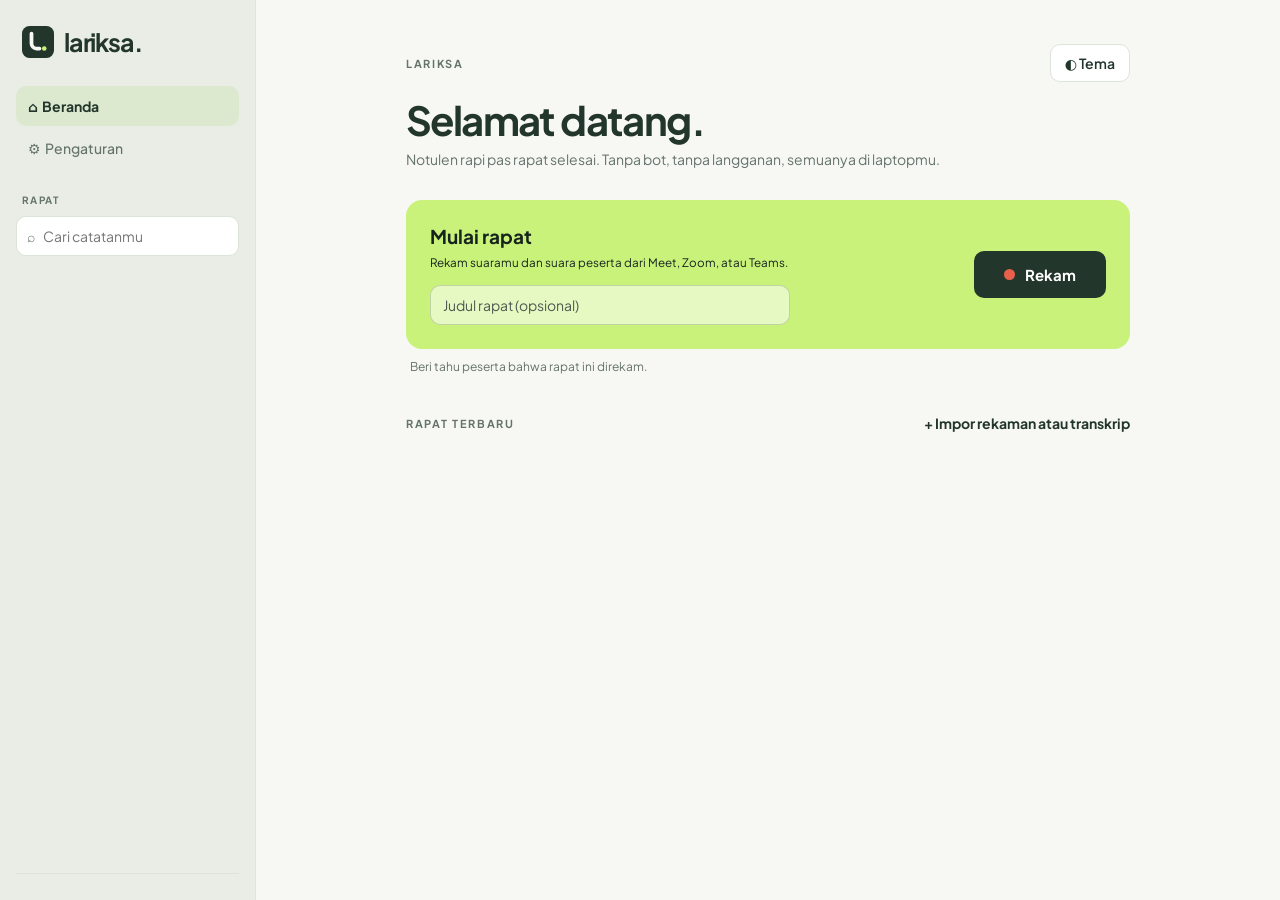
==== ui/index.html @ dc7bebf2 "Rewrite Lariksa in Rust (Tauri) with whisper.cpp Same features, screens and data/ folder; the app go" ====
<!doctype html>
<html lang="id">
<head>
<meta charset="utf-8">
<meta name="viewport" content="width=device-width,initial-scale=1">
<title>Lariksa</title>
<link rel="stylesheet" href="styles.css">
</head>
<body>
<div class="app">
  <aside class="sidebar">
    <div class="brand">
      <svg class="mark" viewBox="0 0 64 64" aria-hidden="true"><rect width="64" height="64" rx="15" fill="#23362C"/><g transform="translate(0.0 0)"><path d="M15.250 15.000 V35.000 A13.750 13.750 0 0 0 29.000 48.750 H35.000 A3.750 3.750 0 0 0 35.000 41.250 H29.000 A6.250 6.250 0 0 1 22.750 35.000 V15.000 A3.750 3.750 0 0 0 15.250 15.000Z" fill="#F7F8F4"/><circle cx="44.5" cy="45.0" r="4.6" fill="#C9F27A"/></g></svg>
      <span>lariksa.</span>
    </div>
    <nav>
      <button class="nav active" data-view="home">⌂&nbsp;&nbsp;Beranda</button>
      <button class="nav" data-view="settings">⚙&nbsp;&nbsp;Pengaturan</button>
    </nav>
    <div class="section">RAPAT</div>
    <label class="search">
      <span aria-hidden="true">⌕</span>
      <input id="search" type="search" placeholder="Cari catatanmu" autocomplete="off">
    </label>
    <ul id="meeting-list" class="meeting-list" aria-label="Daftar rapat"></ul>
    <div class="engine" id="engine-label"></div>
  </aside>

  <main class="content">
    <!-- HOME -->
    <section id="view-home" class="view">
      <div class="toolbar">
        <div class="eyebrow" id="greeting-eyebrow">LARIKSA</div>
        <button class="ghost" id="theme" aria-label="Ganti tema">◐ Tema</button>
      </div>
      <h1 id="greeting">Selamat datang.</h1>
      <p class="lede">Notulen rapi pas rapat selesai. Tanpa bot, tanpa langganan, semuanya di laptopmu.</p>

      <div id="setup-card" class="setup hidden">
        <strong>Siapkan Lariksa sekali saja</strong>
        <p>Model AI diunduh ke folder Lariksa dan berjalan offline setelahnya.</p>
        <ul id="setup-list"></ul>
        <button id="setup-go">Unduh semua</button>
      </div>

      <div class="record-card" id="record-card">
        <div class="record-copy">
          <strong id="record-title">Mulai rapat</strong>
          <small id="record-sub">Rekam suaramu dan suara peserta dari Meet, Zoom, atau Teams.</small>
          <small class="kbd-hint hidden" id="kbd-hint"></small>
          <input id="meeting-title" class="title-input" placeholder="Judul rapat (opsional)" maxlength="120">
        </div>
        <div class="record-actions">
          <div class="meters hidden" id="meters">
            <div class="meter"><span>Saya</span><i><b id="lvl-mic"></b></i></div>
            <div class="meter"><span>Peserta</span><i><b id="lvl-system"></b></i></div>
          </div>
          <button id="record" class="record-btn"><span class="dot"></span><span id="record-label">Rekam</span></button>
        </div>
      </div>
      <p class="consent" id="consent">Beri tahu peserta bahwa rapat ini direkam.</p>

      <div class="row-between">
        <div class="eyebrow">RAPAT TERBARU</div>
        <button class="link" id="import">+ Impor rekaman atau transkrip</button>
      </div>
      <div class="cards" id="cards"></div>
    </section>

    <!-- MEETING -->
    <section id="view-meeting" class="view view-wide hidden">
      <div class="toolbar">
        <button class="link" id="back">← Kembali</button>
        <div class="actions">
          <button class="ghost" id="copy-wa">Salin untuk WhatsApp</button>
          <button class="ghost" id="export-docx">DOCX</button>
          <button class="ghost" id="export-md">Markdown</button>
          <button class="ghost" id="regen" title="Tulis ulang notulen dari transkrip">↻ Notulen</button>
          <button class="ghost danger" id="delete">Hapus</button>
        </div>
      </div>
      <input id="m-title" class="h1-input" aria-label="Judul rapat">
      <div class="meta" id="m-meta"></div>
      <div id="m-progress" class="progress hidden"><div class="bar"><b></b></div><span></span></div>
      <div id="m-error" class="error hidden"></div>

      <div class="tabs-row">
        <div class="tabs" role="tablist">
          <button class="tab active" data-tab="notulen" role="tab">Notulen</button>
          <button class="tab" data-tab="transcript" role="tab">Transkrip</button>
        </div>
        <label class="find"><span aria-hidden="true">⌕</span><input id="m-find" type="search" placeholder="Cari di rapat ini" autocomplete="off"></label>
      </div>

      <div class="meeting-grid">
        <div class="meeting-main">
          <div id="tab-notulen" class="tab-body"></div>
          <div id="tab-transcript" class="tab-body hidden"></div>
        </div>
        <aside class="meeting-side" id="m-side">
          <div class="player hidden" id="player">
            <button class="play" id="play" aria-label="Putar">▶</button>
            <div class="track">
              <div class="scrub" id="scrub"><b id="scrub-fill"></b><div id="scrub-marks"></div></div>
              <div class="times"><span id="t-now">00:00</span><span id="t-total">00:00</span></div>
            </div>
            <audio id="audio" preload="metadata"></audio>
          </div>
          <div class="side-card" id="side-chapters"></div>
          <div class="side-card" id="side-speakers"></div>
        </aside>
      </div>
    </section>

    <!-- SETTINGS -->
    <section id="view-settings" class="view hidden">
      <div class="eyebrow">PENGATURAN</div>
      <h1>Pengaturan</h1>
      <div class="card form">
        <label>Bahasa yang diucapkan di rapat
          <select id="s-language">
            <option value="id">Bahasa Indonesia (campur Inggris)</option>
            <option value="en">English</option>
            <option value="">Deteksi otomatis</option>
          </select>
          <small>Membantu transkripsi. Kalimat bahasa Inggris tetap ditulis dalam bahasa Inggris.</small>
        </label>
        <label>Bahasa notulen
          <select id="s-notulen-language">
            <option value="auto">Ikuti bahasa rapat</option>
            <option value="id">Selalu Bahasa Indonesia</option>
            <option value="en">Always English</option>
          </select>
          <small>"Ikuti bahasa rapat": rapat berbahasa Inggris menghasilkan notulen berbahasa Inggris.</small>
        </label>
        <label>Model transkripsi
          <select id="s-whisper">
            <option value="auto">Otomatis (paling akurat)</option>
            <option value="whisper-turbo">Whisper large-v3-turbo</option>
            <option value="whisper-small">Whisper small (lebih ringan)</option>
          </select>
        </label>
        <label>Glosarium: nama orang, produk, istilah
          <textarea id="s-glossary" rows="4" placeholder="Sari, Budi, OKR, sprint review, Solve Education"></textarea>
          <small>Dipakai untuk membantu AI mengeja nama dan istilah dengan benar.</small>
        </label>
        <label>Pintasan rekam / selesai (berfungsi di aplikasi mana pun)
          <input id="s-hotkey" placeholder="Ctrl+Shift+R" maxlength="40" autocomplete="off">
          <small id="s-hotkey-note">Tekan saat Zoom atau Meet terbuka untuk mulai atau selesai merekam. Kosongkan untuk mematikan.</small>
        </label>
        <label class="check"><input type="checkbox" id="s-pill"> Tampilkan indikator mengambang saat merekam dan memproses</label>
        <button id="s-save">Simpan</button>
        <span class="saved hidden" id="s-saved">Semua perubahan tersimpan</span>
      </div>
      <div class="eyebrow mt">MODEL & MESIN</div>
      <div class="card" id="assets"></div>
      <p class="fine">Semua audio, transkrip, dan notulen disimpan di folder <code>data</code> di samping aplikasi.</p>
    </section>
  </main>
</div>
<div id="toast" class="toast hidden" role="status"></div>
<script src="app.js"></script>
</body>
</html>
---- ui/styles.css ----
@font-face{font-family:"Plus Jakarta Sans";src:url(fonts/PlusJakartaSans.woff2) format("woff2");font-weight:200 800;font-display:swap}
@font-face{font-family:"DM Mono";src:url(fonts/DMMono-400.woff2) format("woff2");font-weight:400;font-display:swap}

/* Lariksa brand tokens (Brand Kit v1.0, 04_Design_Tokens/theme.css) */
:root{--brand-primary:#23362C;--brand-accent:#C9F27A;--surface-page:#F7F8F4;--surface-card:#FFFFFF;--surface-muted:#E9EDE5;--surface-active:#DDE9CF;--text-primary:#23362C;--text-secondary:#65736B;--border-default:#DDE4DA;--focus-ring:#467A57;--success:#278264;--warning:#B7792B;--error:#C45454;--font-ui:"Plus Jakarta Sans",system-ui,sans-serif;--font-mono:"DM Mono",ui-monospace,monospace;--radius-sm:6px;--radius-md:10px;--radius-lg:16px;--radius-xl:24px;--duration-fast:140ms;--duration-normal:220ms}
[data-theme="dark"]{--surface-page:#17241E;--surface-card:#23362C;--surface-muted:#1D2D25;--surface-active:#2F4537;--text-primary:#F2F5EF;--text-secondary:#CBD5C9;--border-default:#415347;--focus-ring:#C9F27A}
@media(prefers-reduced-motion:reduce){*,*::before,*::after{transition-duration:.01ms!important;animation-duration:.01ms!important}}

*{box-sizing:border-box}
html,body{height:100%}
body{margin:0;background:var(--surface-page);color:var(--text-primary);font-family:var(--font-ui);font-size:14px;-webkit-font-smoothing:antialiased}
button,input,select,textarea{font:inherit;color:inherit}
button{cursor:pointer;border:0;border-radius:var(--radius-md);padding:11px 17px;font-weight:700;background:var(--brand-primary);color:#fff;transition:transform var(--duration-fast) ease-out,background var(--duration-fast) ease-out,opacity var(--duration-fast)}
button:active{transform:translateY(1px)}
button:disabled{opacity:.5;cursor:default}
:focus-visible{outline:3px solid var(--focus-ring);outline-offset:2px}
[data-theme="dark"] button:not(.ghost):not(.link):not(.nav):not(.tab):not(.record-btn){background:var(--brand-accent);color:#17241E}
.hidden{display:none!important}
code{font-family:var(--font-mono);font-size:12px;background:var(--surface-muted);padding:2px 6px;border-radius:var(--radius-sm)}

.app{display:flex;height:100vh}
.sidebar{width:256px;flex:none;background:var(--surface-muted);padding:26px 16px 16px;border-right:1px solid var(--border-default);display:flex;flex-direction:column;min-height:0}
.brand{display:flex;align-items:center;gap:10px;font-size:25px;font-weight:700;letter-spacing:-1.2px;margin:0 6px 26px}
.mark{width:32px;height:32px}
.nav{display:block;width:100%;text-align:left;background:transparent;color:var(--text-secondary);font-weight:500;padding:11px 12px;margin:2px 0}
.nav:hover{background:var(--surface-active)}
.nav.active{background:var(--surface-active);color:var(--text-primary);font-weight:700}
.section{font-size:10px;letter-spacing:.13em;margin:24px 6px 10px;color:var(--text-secondary);font-weight:700}
.search{display:flex;align-items:center;gap:8px;background:var(--surface-card);border:1px solid var(--border-default);border-radius:var(--radius-md);padding:0 10px;margin-bottom:8px;color:var(--text-secondary)}
.search input{border:0;outline:0;background:transparent;padding:10px 0;width:100%;color:var(--text-primary)}
.meeting-list{list-style:none;margin:0;padding:0;overflow:auto;flex:1;min-height:0}
.meeting-list li{padding:9px 12px;border-radius:var(--radius-md);cursor:pointer;margin:1px 0}
.meeting-list li:hover,.meeting-list li.active{background:var(--surface-active)}
.meeting-list .t{display:block;font-weight:600;white-space:nowrap;overflow:hidden;text-overflow:ellipsis}
.meeting-list small{color:var(--text-secondary);font-size:11.5px}
.engine{font-size:11px;color:var(--text-secondary);padding:10px 6px 0;border-top:1px solid var(--border-default);margin-top:8px}

.content{flex:1;overflow:auto}
.view{width:min(800px,100%);margin:0 auto;padding:44px 38px 80px}
.toolbar,.row-between{display:flex;justify-content:space-between;align-items:center;gap:12px}
.actions{display:flex;gap:8px;flex-wrap:wrap}
.eyebrow{font-size:11px;letter-spacing:.15em;color:var(--text-secondary);font-weight:700}
.mt{margin-top:32px;margin-bottom:12px}
h1{font-size:40px;letter-spacing:-1.6px;margin:16px 0 6px;line-height:1.1}
.lede{color:var(--text-secondary);line-height:1.7;margin:0 0 28px;max-width:560px}
.ghost{background:var(--surface-card);color:var(--text-primary);border:1px solid var(--border-default);padding:9px 14px;font-weight:600}
.ghost:hover{background:var(--surface-muted)}
.ghost.danger{color:var(--error)}
.link{background:none;color:var(--text-primary);padding:6px 0;font-weight:700}
.link:hover{text-decoration:underline}

.record-card{background:var(--brand-accent);color:#17241E;border-radius:var(--radius-lg);padding:24px;display:flex;justify-content:space-between;align-items:center;gap:20px;transition:background var(--duration-normal) ease-out}
.record-card strong{font-size:19px}
.record-card small{display:block;margin-top:6px;line-height:1.5}
.record-copy{flex:1;min-width:0}
.title-input{margin-top:14px;width:100%;max-width:360px;border:1px solid rgba(23,36,30,.18);background:rgba(255,255,255,.55);border-radius:var(--radius-md);padding:10px 12px;color:#17241E}
.title-input::placeholder{color:#4b5a51}
.record-actions{display:flex;align-items:center;gap:18px}
.record-btn{background:#23362C;color:#fff;display:flex;align-items:center;gap:10px;padding:14px 22px;font-size:15px;min-width:132px;justify-content:center}
.record-btn .dot{width:11px;height:11px;border-radius:50%;background:#E8604C}
.record-card.live{background:#23362C;color:#F2F5EF}
.record-card.live .title-input{display:none}
.record-card.live .record-btn{background:var(--brand-accent);color:#17241E}
.record-card.live .record-btn .dot{border-radius:2px;background:#17241E}
.record-card.live small{color:#CBD5C9}
.meters{display:grid;gap:8px;width:150px}
.meter{display:grid;grid-template-columns:52px 1fr;align-items:center;gap:8px;font-size:11px;font-weight:600}
.meter i{display:block;height:6px;background:rgba(242,245,239,.15);border-radius:3px;overflow:hidden}
.meter b{display:block;height:100%;width:0;background:var(--brand-accent);transition:width 120ms linear}
.consent{font-size:12px;color:var(--text-secondary);margin:10px 4px 34px}
.consent.warn{color:var(--warning);font-weight:700}

.setup{background:var(--surface-card);border:1px solid var(--border-default);border-radius:var(--radius-lg);padding:22px 24px;margin-bottom:22px}
.setup strong{font-size:17px}
.setup p{color:var(--text-secondary);margin:6px 0 12px}
.setup ul{list-style:none;padding:0;margin:0 0 16px}
.setup li{display:flex;justify-content:space-between;gap:12px;padding:8px 0;border-top:1px solid var(--border-default);font-size:13px}
.setup li span:last-child{color:var(--text-secondary);font-family:var(--font-mono);font-size:12px}

.cards{display:grid;grid-template-columns:repeat(2,minmax(0,1fr));gap:16px;margin-top:14px}
.card{padding:22px 24px;background:var(--surface-card);border-radius:var(--radius-lg);border:1px solid var(--border-default)}
.cards .card{cursor:pointer;min-height:140px;display:flex;flex-direction:column;gap:8px;transition:border-color var(--duration-fast),transform var(--duration-fast) ease-out}
.cards .card:hover{border-color:var(--focus-ring);transform:translateY(-1px)}
.card strong{font-size:16px;line-height:1.35}
.card p{margin:0;color:var(--text-secondary);line-height:1.6;display:-webkit-box;-webkit-line-clamp:3;-webkit-box-orient:vertical;overflow:hidden}
.card small{color:var(--text-secondary);margin-top:auto}
.empty{grid-column:1/-1;text-align:center;color:var(--text-secondary);padding:40px 20px;border:1px dashed var(--border-default);border-radius:var(--radius-lg)}
.badge{display:inline-flex;align-items:center;gap:6px;font-size:11px;font-weight:700;padding:3px 9px;border-radius:999px;background:var(--surface-muted);color:var(--text-secondary);width:fit-content}
.badge.busy{background:#FFF4E0;color:var(--warning)}
.badge.fail{background:#FBE9E9;color:var(--error)}
.badge.ok{background:#E3F4EC;color:var(--success)}
[data-theme="dark"] .badge.busy,[data-theme="dark"] .badge.fail,[data-theme="dark"] .badge.ok{background:var(--surface-muted)}

.h1-input{font-size:34px;font-weight:700;letter-spacing:-1.3px;border:0;background:transparent;width:100%;padding:4px 0;margin-top:18px;border-bottom:1px solid transparent}
.h1-input:hover,.h1-input:focus{border-bottom-color:var(--border-default);outline:0}
.meta{color:var(--text-secondary);font-size:13px;margin:4px 0 18px}
.progress{display:flex;align-items:center;gap:12px;margin:8px 0 18px;font-size:13px;color:var(--text-secondary)}
.progress .bar{flex:1;height:6px;background:var(--surface-muted);border-radius:3px;overflow:hidden}
.progress .bar b{display:block;height:100%;width:0;background:var(--focus-ring);transition:width var(--duration-normal)}
.error{background:#FBE9E9;color:#8A2F2F;padding:14px 16px;border-radius:var(--radius-md);margin:10px 0 18px;line-height:1.5}
.error button{margin-top:10px}
.tabs{display:flex;gap:4px;border-bottom:1px solid var(--border-default);margin-bottom:22px}
.tab{background:none;color:var(--text-secondary);border-radius:0;padding:10px 14px;border-bottom:2px solid transparent;font-weight:600}
.tab.active{color:var(--text-primary);border-bottom-color:var(--text-primary)}
.tab-body h3{font-size:12px;letter-spacing:.12em;color:var(--text-secondary);margin:26px 0 10px;text-transform:uppercase}
.tab-body h3:first-child{margin-top:0}
.summary{font-size:15.5px;line-height:1.75;margin:0}
.tab-body ul{margin:0;padding-left:20px;line-height:1.75}
.actions-table{width:100%;border-collapse:collapse;font-size:14px}
.actions-table th{text-align:left;font-size:11px;letter-spacing:.08em;color:var(--text-secondary);padding:8px 10px;border-bottom:1px solid var(--border-default)}
.actions-table td{padding:10px;border-bottom:1px solid var(--border-default);vertical-align:top}
.actions-table td:first-child{width:60%}
.actions-table .muted{color:var(--text-secondary)}
.editable{border-radius:var(--radius-sm);padding:2px 4px;margin:-2px -4px}
.editable:hover{background:var(--surface-muted)}
.editable:focus{outline:2px solid var(--focus-ring);background:var(--surface-card)}
.hint{font-size:12px;color:var(--text-secondary);margin-top:22px}
.turn{display:grid;grid-template-columns:62px 1fr;gap:12px;padding:10px 0;border-bottom:1px solid var(--border-default)}
.turn time{font-family:var(--font-mono);font-size:12px;color:var(--text-secondary);padding-top:2px}
.turn .who{font-weight:700;font-size:12px;margin-bottom:2px}
.turn.me .who{color:var(--focus-ring)}
.turn p{margin:0;line-height:1.65}

.form{display:grid;gap:18px;max-width:560px}
.form label{display:grid;gap:7px;font-weight:600;font-size:13px}
.form small{font-weight:400;color:var(--text-secondary)}
.form select,.form textarea,.form input{border:1px solid var(--border-default);border-radius:var(--radius-md);padding:10px 12px;background:var(--surface-page);min-height:44px}
.form button{justify-self:start}
.saved{color:var(--success);font-size:13px;font-weight:600}
.asset{display:flex;justify-content:space-between;align-items:center;gap:12px;padding:12px 0;border-bottom:1px solid var(--border-default)}
.asset:last-child{border-bottom:0}
.asset .name{font-weight:600}
.asset small{color:var(--text-secondary);display:block;margin-top:2px}
.asset .ok{color:var(--success);font-weight:700;font-size:13px}
.asset .err{color:var(--error);font-size:12px}
.fine{font-size:12px;color:var(--text-secondary);margin-top:18px}

.toast{position:fixed;bottom:24px;left:50%;transform:translateX(-50%);background:var(--brand-primary);color:#F2F5EF;padding:12px 18px;border-radius:var(--radius-md);font-weight:600;box-shadow:0 8px 30px rgba(23,36,30,.25);z-index:10}
[data-theme="dark"] .toast{background:var(--brand-accent);color:#17241E}

@media(max-width:760px){.sidebar{display:none}.view{padding:30px 20px}.cards{grid-template-columns:1fr}.record-card{flex-direction:column;align-items:stretch}.record-actions{justify-content:space-between}}

/* ---------------------------------------------------------------- rich notulen (v2) */
.view-wide{width:min(1180px,100%)}
.tabs-row{display:flex;align-items:flex-end;justify-content:space-between;gap:16px;border-bottom:1px solid var(--border-default);margin-bottom:22px}
.tabs-row .tabs{border-bottom:0;margin:0}
.find{display:flex;align-items:center;gap:8px;background:var(--surface-card);border:1px solid var(--border-default);border-radius:var(--radius-md);padding:0 10px;margin-bottom:8px;width:240px;color:var(--text-secondary)}
.find input{border:0;outline:0;background:transparent;padding:8px 0;width:100%;color:var(--text-primary)}
.meeting-grid{display:grid;grid-template-columns:minmax(0,1fr) 300px;gap:28px;align-items:start}
.meeting-side{position:sticky;top:16px;display:grid;gap:14px}
@media(max-width:1100px){.meeting-grid{grid-template-columns:1fr}.meeting-side{position:static;order:-1}}

.sec{margin:0 0 30px}
.sec-head{display:flex;align-items:baseline;justify-content:space-between;gap:12px;margin-bottom:12px}
.sec-head h3{font-size:12px;letter-spacing:.12em;color:var(--text-secondary);text-transform:uppercase;margin:0}
.sec-head .count{font-family:var(--font-mono);font-size:12px;color:var(--text-secondary)}
.overview{font-size:17px;line-height:1.65;margin:0 0 14px;color:var(--text-primary)}
.highlights{list-style:none;padding:0;margin:0;display:grid;gap:8px}
.highlights li{position:relative;padding-left:18px;line-height:1.6}
.highlights li::before{content:"";position:absolute;left:2px;top:.62em;width:7px;height:7px;border-radius:50%;background:var(--focus-ring)}

.owner-group{background:var(--surface-card);border:1px solid var(--border-default);border-radius:var(--radius-lg);padding:6px 16px;margin-bottom:10px}
.owner-head{display:flex;align-items:center;gap:10px;padding:10px 0 6px}
.owner-head b{font-size:14px}
.owner-head small{color:var(--text-secondary);font-family:var(--font-mono);font-size:12px}
.avatar{width:28px;height:28px;border-radius:50%;display:grid;place-items:center;font-size:11px;font-weight:800;flex:none;color:#17241E}
.action{display:grid;grid-template-columns:22px minmax(0,1fr) auto;gap:10px;align-items:start;padding:9px 0;border-top:1px solid var(--border-default)}
.owner-head + .action{border-top:0}
.action input[type=checkbox]{width:17px;height:17px;margin:3px 0 0;accent-color:var(--focus-ring);cursor:pointer}
.action .task{line-height:1.55}
.action.done .task{text-decoration:line-through;color:var(--text-secondary)}
.action .side{display:flex;gap:6px;align-items:center;flex-wrap:wrap;justify-content:flex-end}
.due{font-size:12px;font-weight:700;padding:3px 9px;border-radius:999px;background:#FFF4E0;color:var(--warning);white-space:nowrap}
[data-theme="dark"] .due{background:var(--surface-muted)}
.ts{font-family:var(--font-mono);font-size:12px;padding:3px 8px;border-radius:7px;background:var(--surface-muted);color:var(--text-primary);border:0;cursor:pointer;font-weight:400;white-space:nowrap}
.ts:hover{background:var(--brand-accent);color:#17241E}
.ts:disabled{cursor:default;opacity:.6}

.points{list-style:none;padding:0;margin:0;display:grid;gap:8px}
.points li{display:grid;grid-template-columns:22px minmax(0,1fr) auto;gap:10px;align-items:start;background:var(--surface-card);border:1px solid var(--border-default);border-radius:var(--radius-md);padding:10px 12px;line-height:1.55}
.points .mark{font-weight:800;color:var(--focus-ring);text-align:center}
.points.q .mark{color:var(--warning)}

.chapter{display:grid;grid-template-columns:70px minmax(0,1fr);gap:14px;padding:14px 0;border-top:1px solid var(--border-default)}
.chapter:first-of-type{border-top:0}
.chapter h4{margin:0 0 4px;font-size:15.5px;letter-spacing:-.2px}
.chapter p{margin:0;line-height:1.7;color:var(--text-primary)}

.player{background:var(--brand-primary);color:#F2F5EF;border-radius:var(--radius-lg);padding:14px;display:flex;gap:12px;align-items:center}
.player .play{width:40px;height:40px;border-radius:50%;padding:0;background:var(--brand-accent)!important;color:#17241E!important;font-size:14px;flex:none}
.player .track{flex:1;min-width:0}
.scrub{position:relative;height:8px;border-radius:4px;background:rgba(242,245,239,.18);cursor:pointer;overflow:visible}
.scrub b{position:absolute;left:0;top:0;bottom:0;width:0;border-radius:4px;background:var(--brand-accent)}
.scrub i{position:absolute;top:-3px;width:2px;height:14px;background:rgba(242,245,239,.55);border-radius:1px}
.times{display:flex;justify-content:space-between;font-family:var(--font-mono);font-size:11.5px;margin-top:7px;color:#CBD5C9}
.side-card{background:var(--surface-card);border:1px solid var(--border-default);border-radius:var(--radius-lg);padding:14px 16px}
.side-card:empty{display:none}
.side-card h5{font-size:11px;letter-spacing:.12em;color:var(--text-secondary);text-transform:uppercase;margin:0 0 10px}
.toc{list-style:none;padding:0;margin:0;display:grid;gap:2px}
.toc button{display:grid;grid-template-columns:52px 1fr;gap:8px;width:100%;text-align:left;background:none;color:var(--text-primary);font-weight:500;padding:6px 6px;border-radius:8px;font-size:13px;line-height:1.35}
.toc button:hover,.toc button.now{background:var(--surface-active)}
.toc time{font-family:var(--font-mono);font-size:11.5px;color:var(--text-secondary);padding-top:1px}
.spk{display:grid;gap:9px}
.spk div{display:grid;grid-template-columns:28px minmax(0,1fr) 38px;gap:8px;align-items:center;font-size:13px}
.spk .bar{grid-column:2/4;height:5px;border-radius:3px;background:var(--surface-muted);margin-top:-5px;overflow:hidden}
.spk .bar b{display:block;height:100%;background:var(--focus-ring);border-radius:3px}
.spk .pct{font-family:var(--font-mono);font-size:12px;color:var(--text-secondary);text-align:right}
.spk .name{white-space:nowrap;overflow:hidden;text-overflow:ellipsis}

.turn{grid-template-columns:62px 1fr}
.turn time{cursor:pointer}
.turn time:hover{color:var(--focus-ring);text-decoration:underline}
.turn.flash{animation:flash 1.6s ease-out}
.turn.playing{background:linear-gradient(90deg,var(--surface-active),transparent 70%)}
.chapter-break{font-weight:800;font-size:14px;margin:22px 0 6px;display:flex;gap:10px;align-items:baseline}
.chapter-break time{font-family:var(--font-mono);font-weight:400;font-size:12px;color:var(--text-secondary)}
@keyframes flash{0%{background:var(--brand-accent)}100%{background:transparent}}
mark{background:var(--brand-accent);color:#17241E;border-radius:3px;padding:0 2px}
.legacy-note{font-size:13px;color:var(--text-secondary);background:var(--surface-muted);border-radius:var(--radius-md);padding:10px 12px;margin-bottom:20px}

/* ---------------------------------------------------------------- shortcut + indicator settings */
.kbd-hint{margin-top:10px!important;font-size:12px;opacity:.85}
kbd{font-family:var(--font-mono);font-size:11px;padding:2px 6px;border-radius:5px;border:1px solid rgba(23,36,30,.25);background:rgba(255,255,255,.55);color:#17241E}
.record-card.live kbd{background:rgba(242,245,239,.12);border-color:rgba(242,245,239,.3);color:#F2F5EF}
.form label.check{display:flex;align-items:center;gap:10px;font-weight:500}
.form label.check input{min-height:0;width:18px;height:18px;accent-color:var(--focus-ring)}
.warn-text{color:var(--warning)!important;font-weight:600}
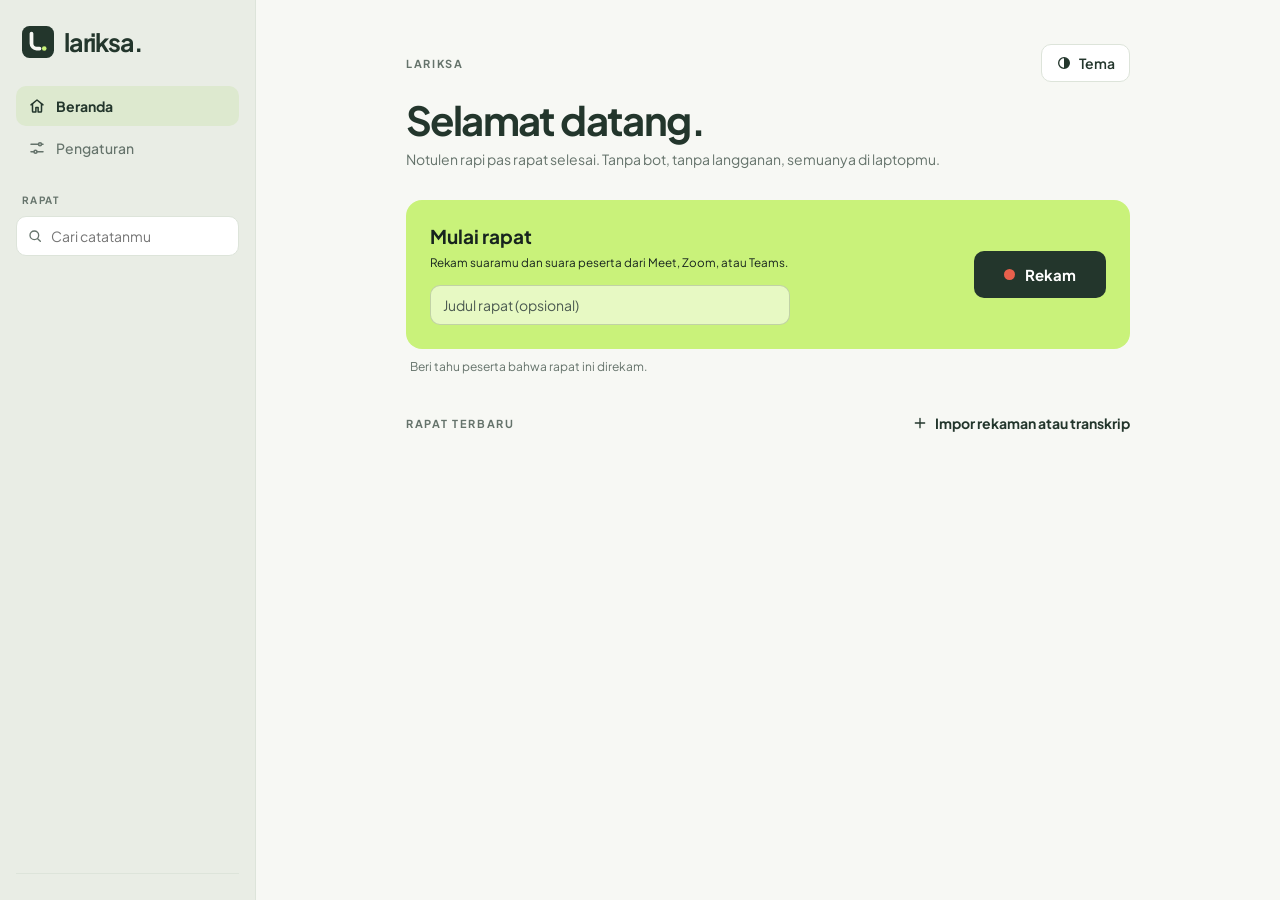
==== commit ea0da1a4: "One line-icon set for the whole UI; equal-width settings cards; readable chapter list in dark mode -" ====
--- a/ui/index.html
+++ b/ui/index.html
@@ -7,6 +7,22 @@
 <link rel="stylesheet" href="styles.css">
 </head>
 <body>
+<!-- One icon set: 24px grid, 2px round strokes, currentColor (same family as the README visuals). -->
+<svg width="0" height="0" style="position:absolute" aria-hidden="true">
+  <defs>
+    <symbol id="i-home" viewBox="0 0 24 24"><path d="M4 10.5 12 4l8 6.5"/><path d="M6 9v10a1 1 0 0 0 1 1h3.5v-6h3v6H17a1 1 0 0 0 1-1V9"/></symbol>
+    <symbol id="i-settings" viewBox="0 0 24 24"><path d="M4 7h10M18 7h2M4 17h4M12 17h8"/><circle cx="16" cy="7" r="2"/><circle cx="10" cy="17" r="2"/></symbol>
+    <symbol id="i-search" viewBox="0 0 24 24"><circle cx="11" cy="11" r="6.5"/><path d="m16 16 4 4"/></symbol>
+    <symbol id="i-theme" viewBox="0 0 24 24"><circle cx="12" cy="12" r="8"/><path d="M12 4a8 8 0 0 1 0 16z" fill="currentColor" stroke="none"/></symbol>
+    <symbol id="i-back" viewBox="0 0 24 24"><path d="M19 12H5M11 6l-6 6 6 6"/></symbol>
+    <symbol id="i-redo" viewBox="0 0 24 24"><path d="M19 12a7 7 0 1 1-2.05-4.95"/><path d="M19 4v4h-4"/></symbol>
+    <symbol id="i-play" viewBox="0 0 24 24"><path d="M8 5.5v13l10-6.5z" fill="currentColor"/></symbol>
+    <symbol id="i-pause" viewBox="0 0 24 24"><path d="M9 6v12M15 6v12"/></symbol>
+    <symbol id="i-check" viewBox="0 0 24 24"><path d="m5 12.5 4.5 4.5L19 7.5"/></symbol>
+    <symbol id="i-question" viewBox="0 0 24 24"><path d="M9.5 9.5a2.5 2.5 0 1 1 3.5 2.3c-.6.3-1 .9-1 1.6v.6"/><path d="M12 17.5h.01"/></symbol>
+    <symbol id="i-plus" viewBox="0 0 24 24"><path d="M12 5v14M5 12h14"/></symbol>
+  </defs>
+</svg>
 <div class="app">
   <aside class="sidebar">
     <div class="brand">
@@ -14,15 +30,15 @@
       <span>lariksa.</span>
     </div>
     <nav>
-      <button class="nav active" data-view="home">⌂&nbsp;&nbsp;Beranda</button>
-      <button class="nav" data-view="settings">⚙&nbsp;&nbsp;Pengaturan</button>
+      <button class="nav active" data-view="home"><svg class="icon" aria-hidden="true"><use href="#i-home"/></svg><span data-i18n="nav.home">Beranda</span></button>
+      <button class="nav" data-view="settings"><svg class="icon" aria-hidden="true"><use href="#i-settings"/></svg><span data-i18n="nav.settings">Pengaturan</span></button>
     </nav>
-    <div class="section">RAPAT</div>
+    <div class="section" data-i18n="nav.meetings">RAPAT</div>
     <label class="search">
-      <span aria-hidden="true">⌕</span>
-      <input id="search" type="search" placeholder="Cari catatanmu" autocomplete="off">
+      <svg class="icon" aria-hidden="true"><use href="#i-search"/></svg>
+      <input id="search" type="search" placeholder="Cari catatanmu" data-i18n-placeholder="search.placeholder" autocomplete="off">
     </label>
-    <ul id="meeting-list" class="meeting-list" aria-label="Daftar rapat"></ul>
+    <ul id="meeting-list" class="meeting-list" aria-label="Daftar rapat" data-i18n-aria="search.aria"></ul>
     <div class="engine" id="engine-label"></div>
   </aside>
 
@@ -31,14 +47,14 @@
     <section id="view-home" class="view">
       <div class="toolbar">
         <div class="eyebrow" id="greeting-eyebrow">LARIKSA</div>
-        <button class="ghost" id="theme" aria-label="Ganti tema">◐ Tema</button>
+        <button class="ghost with-icon" id="theme" aria-label="Ganti tema" data-i18n-aria="theme.aria"><svg class="icon" aria-hidden="true"><use href="#i-theme"/></svg><span data-i18n="theme">Tema</span></button>
       </div>
       <h1 id="greeting">Selamat datang.</h1>
-      <p class="lede">Notulen rapi pas rapat selesai. Tanpa bot, tanpa langganan, semuanya di laptopmu.</p>
+      <p class="lede" data-i18n="home.lede">Notulen rapi pas rapat selesai. Tanpa bot, tanpa langganan, semuanya di laptopmu.</p>
 
       <div id="setup-card" class="setup hidden">
-        <strong>Siapkan Lariksa sekali saja</strong>
-        <p>Model AI diunduh ke folder Lariksa dan berjalan offline setelahnya.</p>
+        <strong data-i18n="setup.title">Siapkan Lariksa sekali saja</strong>
+        <p data-i18n="setup.body">Model AI diunduh ke folder Lariksa dan berjalan offline setelahnya.</p>
         <ul id="setup-list"></ul>
         <button id="setup-go">Unduh semua</button>
       </div>
@@ -48,12 +64,12 @@
           <strong id="record-title">Mulai rapat</strong>
           <small id="record-sub">Rekam suaramu dan suara peserta dari Meet, Zoom, atau Teams.</small>
           <small class="kbd-hint hidden" id="kbd-hint"></small>
-          <input id="meeting-title" class="title-input" placeholder="Judul rapat (opsional)" maxlength="120">
+          <input id="meeting-title" class="title-input" placeholder="Judul rapat (opsional)" data-i18n-placeholder="record.title.placeholder" maxlength="120">
         </div>
         <div class="record-actions">
           <div class="meters hidden" id="meters">
-            <div class="meter"><span>Saya</span><i><b id="lvl-mic"></b></i></div>
-            <div class="meter"><span>Peserta</span><i><b id="lvl-system"></b></i></div>
+            <div class="meter"><span data-i18n="meter.me">Saya</span><i><b id="lvl-mic"></b></i></div>
+            <div class="meter"><span data-i18n="meter.others">Peserta</span><i><b id="lvl-system"></b></i></div>
           </div>
           <button id="record" class="record-btn"><span class="dot"></span><span id="record-label">Rekam</span></button>
         </div>
@@ -61,8 +77,8 @@
       <p class="consent" id="consent">Beri tahu peserta bahwa rapat ini direkam.</p>
 
       <div class="row-between">
-        <div class="eyebrow">RAPAT TERBARU</div>
-        <button class="link" id="import">+ Impor rekaman atau transkrip</button>
+        <div class="eyebrow" data-i18n="recent">RAPAT TERBARU</div>
+        <button class="link with-icon" id="import"><svg class="icon" aria-hidden="true"><use href="#i-plus"/></svg><span data-i18n="import">Impor rekaman atau transkrip</span></button>
       </div>
       <div class="cards" id="cards"></div>
     </section>
@@ -70,26 +86,26 @@
     <!-- MEETING -->
     <section id="view-meeting" class="view view-wide hidden">
       <div class="toolbar">
-        <button class="link" id="back">← Kembali</button>
+        <button class="link with-icon" id="back"><svg class="icon" aria-hidden="true"><use href="#i-back"/></svg><span data-i18n="back">Kembali</span></button>
         <div class="actions">
-          <button class="ghost" id="copy-wa">Salin untuk WhatsApp</button>
+          <button class="ghost" id="copy-wa" data-i18n="copy.wa">Salin untuk WhatsApp</button>
           <button class="ghost" id="export-docx">DOCX</button>
           <button class="ghost" id="export-md">Markdown</button>
-          <button class="ghost" id="regen" title="Tulis ulang notulen dari transkrip">↻ Notulen</button>
-          <button class="ghost danger" id="delete">Hapus</button>
+          <button class="ghost with-icon" id="regen" title="Tulis ulang notulen dari transkrip" data-i18n-title="regen.title"><svg class="icon" aria-hidden="true"><use href="#i-redo"/></svg><span data-i18n="regen">Notulen</span></button>
+          <button class="ghost danger" id="delete" data-i18n="delete">Hapus</button>
         </div>
       </div>
-      <input id="m-title" class="h1-input" aria-label="Judul rapat">
+      <input id="m-title" class="h1-input" aria-label="Judul rapat" data-i18n-aria="meeting.title.aria">
       <div class="meta" id="m-meta"></div>
       <div id="m-progress" class="progress hidden"><div class="bar"><b></b></div><span></span></div>
       <div id="m-error" class="error hidden"></div>
 
       <div class="tabs-row">
         <div class="tabs" role="tablist">
-          <button class="tab active" data-tab="notulen" role="tab">Notulen</button>
-          <button class="tab" data-tab="transcript" role="tab">Transkrip</button>
+          <button class="tab active" data-tab="notulen" role="tab" data-i18n="tab.notulen">Notulen</button>
+          <button class="tab" data-tab="transcript" role="tab" data-i18n="tab.transcript">Transkrip</button>
         </div>
-        <label class="find"><span aria-hidden="true">⌕</span><input id="m-find" type="search" placeholder="Cari di rapat ini" autocomplete="off"></label>
+        <label class="find"><svg class="icon" aria-hidden="true"><use href="#i-search"/></svg><input id="m-find" type="search" placeholder="Cari di rapat ini" data-i18n-placeholder="find.placeholder" autocomplete="off"></label>
       </div>
 
       <div class="meeting-grid">
@@ -99,7 +115,7 @@
         </div>
         <aside class="meeting-side" id="m-side">
           <div class="player hidden" id="player">
-            <button class="play" id="play" aria-label="Putar">▶</button>
+            <button class="play" id="play" aria-label="Putar" data-i18n-aria="play.aria"><svg class="icon" aria-hidden="true"><use id="play-icon" href="#i-play"/></svg></button>
             <div class="track">
               <div class="scrub" id="scrub"><b id="scrub-fill"></b><div id="scrub-marks"></div></div>
               <div class="times"><span id="t-now">00:00</span><span id="t-total">00:00</span></div>
@@ -114,51 +130,59 @@
 
     <!-- SETTINGS -->
     <section id="view-settings" class="view hidden">
-      <div class="eyebrow">PENGATURAN</div>
-      <h1>Pengaturan</h1>
+      <div class="eyebrow" data-i18n="settings.eyebrow">PENGATURAN</div>
+      <h1 data-i18n="settings.title">Pengaturan</h1>
       <div class="card form">
-        <label>Bahasa yang diucapkan di rapat
+        <label><span data-i18n="s.ui.label">Bahasa tampilan</span>
+          <select id="s-ui-language">
+            <option value="id">Bahasa Indonesia</option>
+            <option value="en">English</option>
+          </select>
+          <small data-i18n="s.ui.note">Bahasa menu, tombol, dan pesan di aplikasi.</small>
+        </label>
+        <label><span data-i18n="s.lang.label">Bahasa yang diucapkan di rapat</span>
           <select id="s-language">
-            <option value="id">Bahasa Indonesia (campur Inggris)</option>
-            <option value="en">English</option>
-            <option value="">Deteksi otomatis</option>
+            <option value="id" data-i18n="s.lang.id">Bahasa Indonesia (campur Inggris)</option>
+            <option value="en" data-i18n="s.lang.en">English</option>
+            <option value="" data-i18n="s.lang.auto">Deteksi otomatis</option>
           </select>
-          <small>Membantu transkripsi. Kalimat bahasa Inggris tetap ditulis dalam bahasa Inggris.</small>
+          <small data-i18n="s.lang.note">Membantu transkripsi. Kalimat bahasa Inggris tetap ditulis dalam bahasa Inggris.</small>
         </label>
-        <label>Bahasa notulen
+        <label><span data-i18n="s.notulen.label">Bahasa notulen</span>
           <select id="s-notulen-language">
-            <option value="auto">Ikuti bahasa rapat</option>
-            <option value="id">Selalu Bahasa Indonesia</option>
-            <option value="en">Always English</option>
+            <option value="auto" data-i18n="s.notulen.auto">Ikuti bahasa rapat</option>
+            <option value="id" data-i18n="s.notulen.id">Selalu Bahasa Indonesia</option>
+            <option value="en" data-i18n="s.notulen.en">Selalu Bahasa Inggris</option>
           </select>
-          <small>"Ikuti bahasa rapat": rapat berbahasa Inggris menghasilkan notulen berbahasa Inggris.</small>
+          <small data-i18n="s.notulen.note">"Ikuti bahasa rapat": rapat berbahasa Inggris menghasilkan notulen berbahasa Inggris.</small>
         </label>
-        <label>Model transkripsi
+        <label><span data-i18n="s.whisper.label">Model transkripsi</span>
           <select id="s-whisper">
-            <option value="auto">Otomatis (paling akurat)</option>
+            <option value="auto" data-i18n="s.whisper.auto">Otomatis (paling akurat)</option>
             <option value="whisper-turbo">Whisper large-v3-turbo</option>
-            <option value="whisper-small">Whisper small (lebih ringan)</option>
+            <option value="whisper-small" data-i18n="s.whisper.small">Whisper small (lebih ringan)</option>
           </select>
         </label>
-        <label>Glosarium: nama orang, produk, istilah
+        <label><span data-i18n="s.glossary.label">Glosarium: nama orang, produk, istilah</span>
           <textarea id="s-glossary" rows="4" placeholder="Sari, Budi, OKR, sprint review, Solve Education"></textarea>
-          <small>Dipakai untuk membantu AI mengeja nama dan istilah dengan benar.</small>
+          <small data-i18n="s.glossary.note">Dipakai untuk membantu AI mengeja nama dan istilah dengan benar.</small>
         </label>
-        <label>Pintasan rekam / selesai (berfungsi di aplikasi mana pun)
+        <label><span data-i18n="s.hotkey.label">Pintasan rekam / selesai (berfungsi di aplikasi mana pun)</span>
           <input id="s-hotkey" placeholder="Ctrl+Shift+R" maxlength="40" autocomplete="off">
           <small id="s-hotkey-note">Tekan saat Zoom atau Meet terbuka untuk mulai atau selesai merekam. Kosongkan untuk mematikan.</small>
         </label>
-        <label class="check"><input type="checkbox" id="s-pill"> Tampilkan indikator mengambang saat merekam dan memproses</label>
-        <button id="s-save">Simpan</button>
-        <span class="saved hidden" id="s-saved">Semua perubahan tersimpan</span>
+        <label class="check"><input type="checkbox" id="s-pill"> <span data-i18n="s.pill">Tampilkan indikator mengambang saat merekam dan memproses</span></label>
+        <button id="s-save" data-i18n="s.save">Simpan</button>
+        <span class="saved hidden" id="s-saved" data-i18n="s.saved">Semua perubahan tersimpan</span>
       </div>
-      <div class="eyebrow mt">MODEL & MESIN</div>
+      <div class="eyebrow mt" data-i18n="s.models">MODEL & MESIN</div>
       <div class="card" id="assets"></div>
-      <p class="fine">Semua audio, transkrip, dan notulen disimpan di folder <code>data</code> di samping aplikasi.</p>
+      <p class="fine" data-i18n="s.fine">Semua audio, transkrip, dan notulen disimpan di folder data di samping aplikasi.</p>
     </section>
   </main>
 </div>
 <div id="toast" class="toast hidden" role="status"></div>
+<script src="i18n.js"></script>
 <script src="app.js"></script>
 </body>
 </html>
--- a/ui/styles.css
+++ b/ui/styles.css
@@ -14,15 +14,20 @@
 button:active{transform:translateY(1px)}
 button:disabled{opacity:.5;cursor:default}
 :focus-visible{outline:3px solid var(--focus-ring);outline-offset:2px}
-[data-theme="dark"] button:not(.ghost):not(.link):not(.nav):not(.tab):not(.record-btn){background:var(--brand-accent);color:#17241E}
+[data-theme="dark"] button:not(.ghost):not(.link):not(.nav):not(.tab):not(.record-btn):not(.ts):not(.play){background:var(--brand-accent);color:#17241E}
 .hidden{display:none!important}
 code{font-family:var(--font-mono);font-size:12px;background:var(--surface-muted);padding:2px 6px;border-radius:var(--radius-sm)}
 
 .app{display:flex;height:100vh}
 .sidebar{width:256px;flex:none;background:var(--surface-muted);padding:26px 16px 16px;border-right:1px solid var(--border-default);display:flex;flex-direction:column;min-height:0}
 .brand{display:flex;align-items:center;gap:10px;font-size:25px;font-weight:700;letter-spacing:-1.2px;margin:0 6px 26px}
-.mark{width:32px;height:32px}
-.nav{display:block;width:100%;text-align:left;background:transparent;color:var(--text-secondary);font-weight:500;padding:11px 12px;margin:2px 0}
+.brand .mark{width:32px;height:32px}
+/* Icons: one line set from the sprite in index.html, sized to the text they sit next to. */
+.icon{width:18px;height:18px;flex:none;fill:none;stroke:currentColor;stroke-width:2;stroke-linecap:round;stroke-linejoin:round}
+.with-icon{display:inline-flex;align-items:center;gap:7px}
+.with-icon .icon{width:16px;height:16px}
+.search .icon,.find .icon{width:16px;height:16px}
+.nav{display:flex;align-items:center;gap:10px;width:100%;text-align:left;background:transparent;color:var(--text-secondary);font-weight:500;padding:11px 12px;margin:2px 0}
 .nav:hover{background:var(--surface-active)}
 .nav.active{background:var(--surface-active);color:var(--text-primary);font-weight:700}
 .section{font-size:10px;letter-spacing:.13em;margin:24px 6px 10px;color:var(--text-secondary);font-weight:700}
@@ -121,7 +126,9 @@
 .turn.me .who{color:var(--focus-ring)}
 .turn p{margin:0;line-height:1.65}
 
-.form{display:grid;gap:18px;max-width:560px}
+.form{display:grid;gap:18px}
+/* Both settings cards share one width, so their edges line up. */
+#view-settings .card{max-width:640px}
 .form label{display:grid;gap:7px;font-weight:600;font-size:13px}
 .form small{font-weight:400;color:var(--text-secondary)}
 .form select,.form textarea,.form input{border:1px solid var(--border-default);border-radius:var(--radius-md);padding:10px 12px;background:var(--surface-page);min-height:44px}
@@ -178,7 +185,8 @@
 
 .points{list-style:none;padding:0;margin:0;display:grid;gap:8px}
 .points li{display:grid;grid-template-columns:22px minmax(0,1fr) auto;gap:10px;align-items:start;background:var(--surface-card);border:1px solid var(--border-default);border-radius:var(--radius-md);padding:10px 12px;line-height:1.55}
-.points .mark{font-weight:800;color:var(--focus-ring);text-align:center}
+.points .mark{color:var(--focus-ring);display:flex;justify-content:center;padding-top:2px}
+.points .mark .icon{width:16px;height:16px;stroke-width:2.4}
 .points.q .mark{color:var(--warning)}
 
 .chapter{display:grid;grid-template-columns:70px minmax(0,1fr);gap:14px;padding:14px 0;border-top:1px solid var(--border-default)}
@@ -187,7 +195,8 @@
 .chapter p{margin:0;line-height:1.7;color:var(--text-primary)}
 
 .player{background:var(--brand-primary);color:#F2F5EF;border-radius:var(--radius-lg);padding:14px;display:flex;gap:12px;align-items:center}
-.player .play{width:40px;height:40px;border-radius:50%;padding:0;background:var(--brand-accent)!important;color:#17241E!important;font-size:14px;flex:none}
+.player .play{width:40px;height:40px;border-radius:50%;padding:0;background:var(--brand-accent)!important;color:#17241E!important;flex:none;display:flex;align-items:center;justify-content:center}
+.player .play .icon{width:18px;height:18px}
 .player .track{flex:1;min-width:0}
 .scrub{position:relative;height:8px;border-radius:4px;background:rgba(242,245,239,.18);cursor:pointer;overflow:visible}
 .scrub b{position:absolute;left:0;top:0;bottom:0;width:0;border-radius:4px;background:var(--brand-accent)}
@@ -197,7 +206,7 @@
 .side-card:empty{display:none}
 .side-card h5{font-size:11px;letter-spacing:.12em;color:var(--text-secondary);text-transform:uppercase;margin:0 0 10px}
 .toc{list-style:none;padding:0;margin:0;display:grid;gap:2px}
-.toc button{display:grid;grid-template-columns:52px 1fr;gap:8px;width:100%;text-align:left;background:none;color:var(--text-primary);font-weight:500;padding:6px 6px;border-radius:8px;font-size:13px;line-height:1.35}
+.toc button,[data-theme="dark"] .toc button{display:grid;grid-template-columns:52px 1fr;gap:8px;width:100%;text-align:left;background:none;color:var(--text-primary);font-weight:500;padding:6px 6px;border-radius:8px;font-size:13px;line-height:1.35}
 .toc button:hover,.toc button.now{background:var(--surface-active)}
 .toc time{font-family:var(--font-mono);font-size:11.5px;color:var(--text-secondary);padding-top:1px}
 .spk{display:grid;gap:9px}
